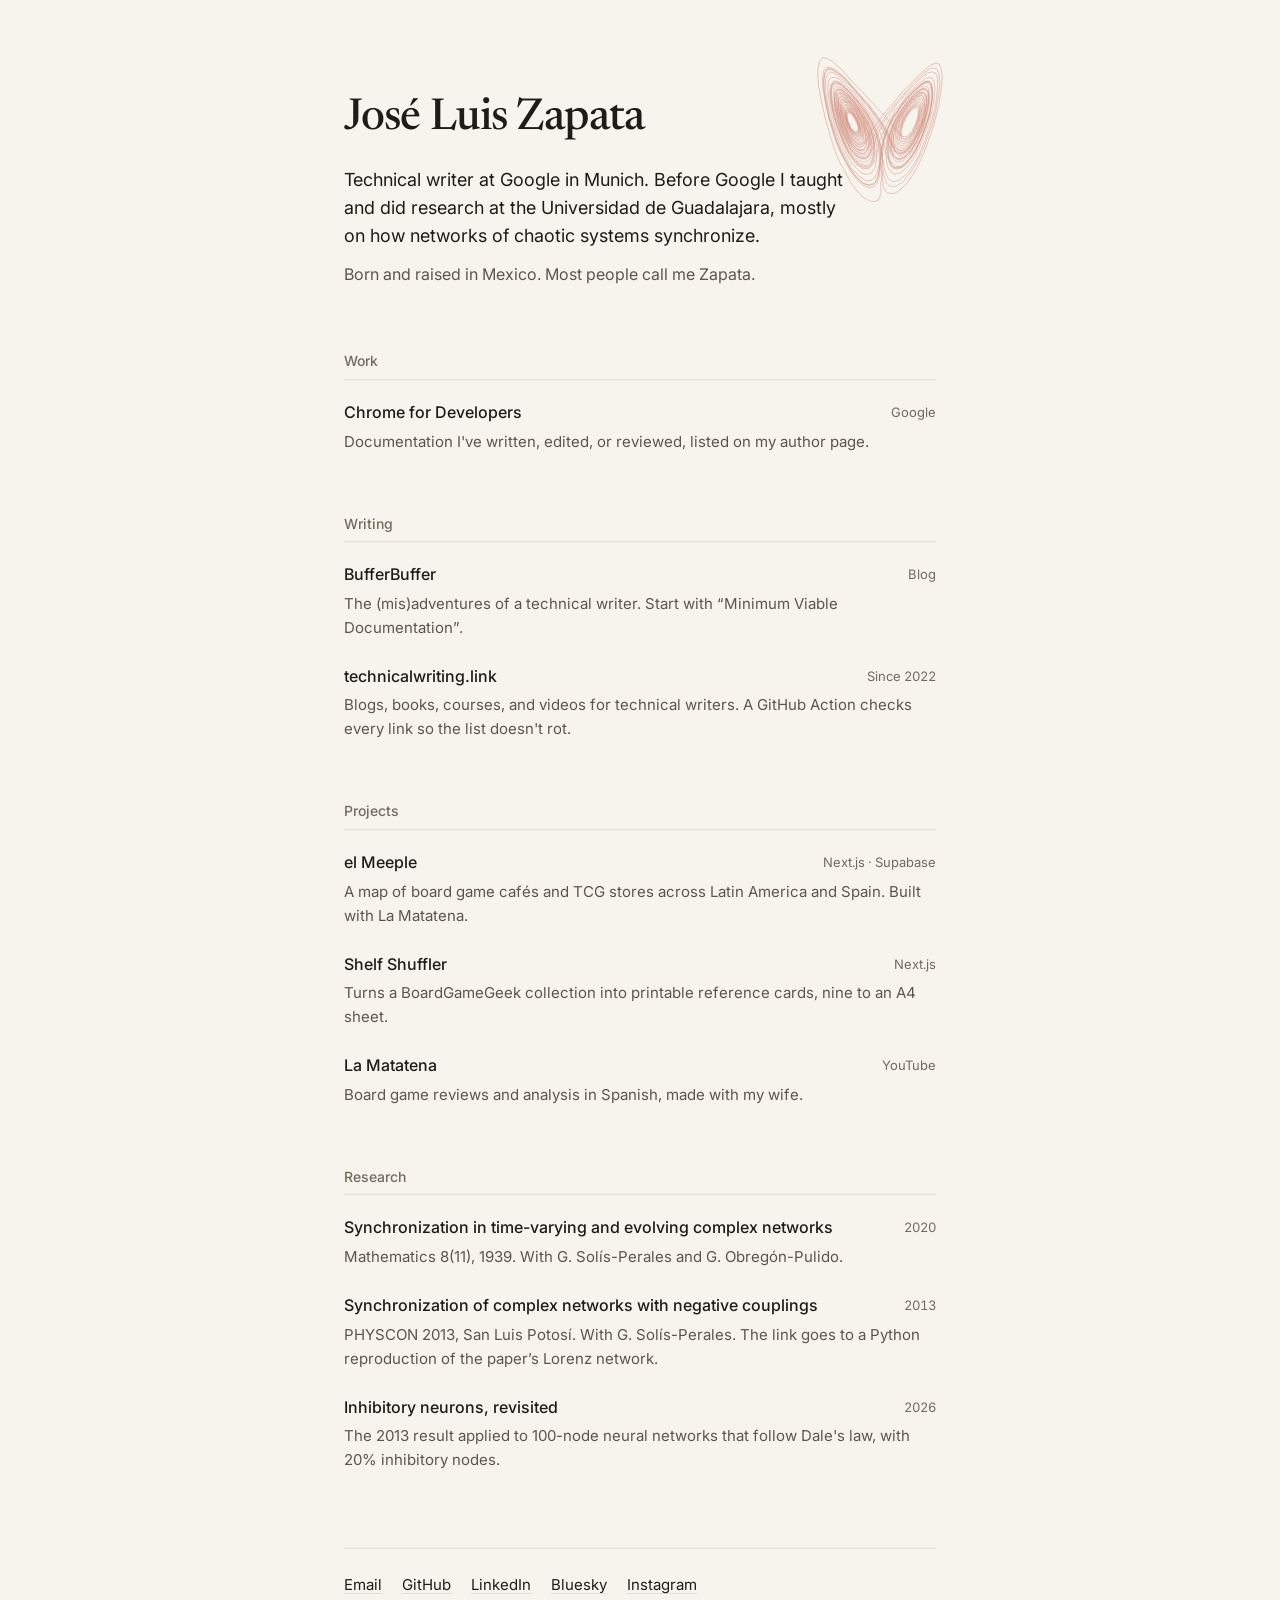
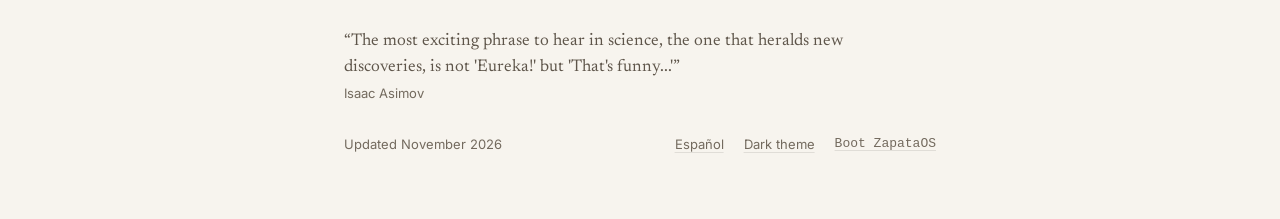
==== index.html @ 65fb2ddc "Redesign: minimal bilingual page, research and projects, ZapataOS on phones - New single-column layo" ====
<!DOCTYPE html>
<html lang="en">

<head>
  <meta charset="UTF-8">
  <meta name="viewport" content="width=device-width, initial-scale=1">
  <meta name="color-scheme" content="light dark">
  <script>
    try { document.querySelector('meta[name="color-scheme"]').content = localStorage.getItem('color-scheme') ?? 'light dark'; } catch (e) {}
  </script>
  <title>José Luis Zapata · Technical writer</title>
  <meta name="description"
    content="José Luis Zapata (zapata131): technical writer at Google in Munich, former researcher in complex networks, and board game person.">
  <link rel="canonical" href="https://zapata131.com/">
  <link rel="alternate" hreflang="en" href="https://zapata131.com/">
  <link rel="alternate" hreflang="es" href="https://zapata131.com/es/">
  <link rel="alternate" hreflang="x-default" href="https://zapata131.com/">

  <meta property="og:type" content="profile">
  <meta property="og:title" content="José Luis Zapata · Technical writer">
  <meta property="og:description"
    content="Technical writer at Google in Munich. Former researcher in complex networks. Board games on the side.">
  <meta property="og:url" content="https://zapata131.com/">
  <meta property="og:image" content="https://zapata131.com/assets/og.png">
  <meta property="og:locale" content="en_US">
  <meta property="og:locale:alternate" content="es_MX">
  <meta name="twitter:card" content="summary_large_image">

  <link rel="icon" href="icons/favicon.ico">
  <link rel="preconnect" href="https://fonts.googleapis.com">
  <link rel="preconnect" href="https://fonts.gstatic.com" crossorigin>
  <link
    href="https://fonts.googleapis.com/css2?family=Inter:wght@400;500;600&family=Newsreader:opsz,wght@6..72,400;6..72,500&display=swap"
    rel="stylesheet">
  <link rel="stylesheet" href="styles.css">
</head>

<body>
  <main class="page">
    <header class="intro">
      <div class="lorenz" aria-hidden="true"></div>
      <h1>José Luis Zapata</h1>
      <p class="lede">
        Technical writer at Google in Munich. Before Google I taught and did research at the Universidad de
        Guadalajara, mostly on how networks of chaotic systems synchronize.
      </p>
      <p>
        Born and raised in Mexico. Most people call me Zapata.
      </p>
    </header>

    <section aria-labelledby="h-work">
      <h2 id="h-work">Work</h2>
      <ul class="list">
        <li>
          <a href="https://developer.chrome.com/authors/zapata">Chrome for Developers</a>
          <span class="meta">Google</span>
          <p>Documentation I've written, edited, or reviewed, listed on my author page.</p>
        </li>
      </ul>
    </section>

    <section aria-labelledby="h-writing">
      <h2 id="h-writing">Writing</h2>
      <ul class="list">
        <li>
          <a href="https://bufferbuffer.com">BufferBuffer</a>
          <span class="meta">Blog</span>
          <p>The (mis)adventures of a technical writer. Start with “Minimum Viable Documentation”.</p>
        </li>
        <li>
          <a href="https://technicalwriting.link">technicalwriting.link</a>
          <span class="meta">Since 2022</span>
          <p>Blogs, books, courses, and videos for technical writers. A GitHub Action checks every link so the list
            doesn't rot.</p>
        </li>
      </ul>
    </section>

    <section aria-labelledby="h-projects">
      <h2 id="h-projects">Projects</h2>
      <ul class="list">
        <li>
          <a href="https://elmeeple.com">el Meeple</a>
          <span class="meta">Next.js · Supabase</span>
          <p>A map of board game cafés and TCG stores across Latin America and Spain. Built with La Matatena.</p>
        </li>
        <li>
          <a href="https://github.com/zapata131/shelf-shuffle">Shelf Shuffler</a>
          <span class="meta">Next.js</span>
          <p>Turns a BoardGameGeek collection into printable reference cards, nine to an A4 sheet.</p>
        </li>
        <li>
          <a href="https://la-matatena.com">La Matatena</a>
          <span class="meta">YouTube</span>
          <p>Board game reviews and analysis in Spanish, made with my wife.</p>
        </li>
      </ul>
    </section>

    <section aria-labelledby="h-research">
      <h2 id="h-research">Research</h2>
      <ul class="list">
        <li>
          <a href="https://doi.org/10.3390/math8111939">Synchronization in time-varying and evolving complex
            networks</a>
          <span class="meta">2020</span>
          <p><cite>Mathematics</cite> 8(11), 1939. With G. Solís-Perales and G. Obregón-Pulido.</p>
        </li>
        <li>
          <a href="https://github.com/zapata131/simulation-chaotic-systems-negative-couplings">Synchronization of
            complex networks with negative couplings</a>
          <span class="meta">2013</span>
          <p>PHYSCON 2013, San Luis Potosí. With G. Solís-Perales. The link goes to a Python reproduction of the
            paper’s Lorenz network.</p>
        </li>
        <li>
          <a href="https://github.com/zapata131/simulation-synchronization-network-inhibitory-neurons">Inhibitory
            neurons, revisited</a>
          <span class="meta">2026</span>
          <p>The 2013 result applied to 100-node neural networks that follow Dale's law, with 20% inhibitory nodes.
          </p>
        </li>
      </ul>
    </section>

    <footer class="footer">
      <nav class="contact" aria-label="Elsewhere">
        <a href="mailto:joseluis@zapata131.com">Email</a>
        <a href="https://github.com/zapata131">GitHub</a>
        <a href="https://www.linkedin.com/in/zapata131/">LinkedIn</a>
        <a href="https://bsky.app/profile/zapata131.bsky.social">Bluesky</a>
        <a href="https://instagram.com/zapata131">Instagram</a>
      </nav>

      <blockquote id="quote" class="quote" hidden></blockquote>

      <div class="colophon">
        <span>Updated November 2026</span>
        <a href="es/" hreflang="es" lang="es">Español</a>
        <button type="button" class="theme-toggle" hidden>
          <span class="to-dark">Dark theme</span><span class="to-light">Light theme</span>
        </button>
        <a href="desktop/" class="os-link">Boot ZapataOS</a>
      </div>
    </footer>
  </main>

  <script src="script.js" defer></script>
</body>

</html>
---- styles.css ----
/* zapata131.com
   Warm paper and ink. One accent: editor's red pen. */

:root {
  color-scheme: light dark;

  &:has(> head > meta[name="color-scheme"][content="dark"]) {
    color-scheme: dark;
  }

  &:has(> head > meta[name="color-scheme"][content="light"]) {
    color-scheme: light;
  }

  --bg-light: #f7f4ee;
  --bg-dark: #191816;
  --text-light: #1f1b16;
  --text-dark: #efe9de;
  --text-2-light: #5e554a;
  --text-2-dark: #aaa398;
  --muted-light: #736a5e;
  --muted-dark: #8a847a;
  --accent-light: #b3361f;
  --accent-dark: #f0896b;

  /* Fallback for browsers without light-dark() */
  --bg: var(--bg-light);
  --text: var(--text-light);
  --text-2: var(--text-2-light);
  --muted: var(--muted-light);
  --accent: var(--accent-light);

  @media (prefers-color-scheme: dark) {
    --bg: var(--bg-dark);
    --text: var(--text-dark);
    --text-2: var(--text-2-dark);
    --muted: var(--muted-dark);
    --accent: var(--accent-dark);
  }

  @supports (color: light-dark(white, black)) {
    --bg: light-dark(var(--bg-light), var(--bg-dark));
    --text: light-dark(var(--text-light), var(--text-dark));
    --text-2: light-dark(var(--text-2-light), var(--text-2-dark));
    --muted: light-dark(var(--muted-light), var(--muted-dark));
    --accent: light-dark(var(--accent-light), var(--accent-dark));
  }

  --hairline: color-mix(in srgb, var(--text) 10%, transparent);
  --ease: cubic-bezier(0.22, 1, 0.36, 1);
  --sans: 'Inter', system-ui, sans-serif;
  --serif: 'Newsreader', Georgia, serif;

  accent-color: var(--accent);
}

*,
*::before,
*::after {
  box-sizing: border-box;
}

body {
  margin: 0;
  background: var(--bg);
  color: var(--text);
  font: 400 1rem/1.6 var(--sans);
  -webkit-font-smoothing: antialiased;
  text-rendering: optimizeLegibility;
}

::selection {
  background: color-mix(in srgb, var(--accent) 25%, transparent);
}

a {
  color: inherit;
  text-decoration-line: underline;
  text-decoration-color: var(--hairline);
  text-decoration-thickness: 1px;
  text-underline-offset: 0.2em;
  transition: text-decoration-color 160ms var(--ease), color 160ms var(--ease);
}

a:hover {
  color: var(--accent);
  text-decoration-color: currentColor;
}

:focus-visible {
  outline: 2px solid var(--accent);
  outline-offset: 2px;
  border-radius: 2px;
}

.page {
  max-width: 40rem;
  margin: 0 auto;
  padding: 96px 24px 64px;
  animation: enter 400ms var(--ease) both;
}

@keyframes enter {
  from {
    opacity: 0;
    transform: translateY(8px);
  }
}

@media (prefers-reduced-motion: reduce) {
  .page {
    animation: none;
  }
}

/* Intro */

.intro {
  position: relative;
  margin-bottom: 64px;
}

.intro p {
  margin: 0 0 12px;
  max-width: 32rem;
  color: var(--text-2);
}

h1 {
  font: 500 2.75rem/1.05 var(--serif);
  letter-spacing: -0.02em;
  margin: 0 0 24px;
}

.intro .lede {
  font-size: 1.125rem;
  line-height: 1.55;
  color: var(--text);
}

/* The one drawing: a Lorenz attractor, the system from the 2013 paper. */
.lorenz {
  position: absolute;
  top: -40px;
  right: -8px;
  width: 128px;
  aspect-ratio: 160 / 184;
  background: var(--accent);
  opacity: 0.55;
  -webkit-mask: url(assets/lorenz.svg) center / contain no-repeat;
  mask: url(assets/lorenz.svg) center / contain no-repeat;
  pointer-events: none;
}

@media (max-width: 640px) {
  .page {
    padding-top: 64px;
  }

  h1 {
    font-size: 2.25rem;
    max-width: 70%;
  }

  .lorenz {
    width: 88px;
    top: -24px;
    right: 0;
  }
}

/* Sections */

section {
  margin-bottom: 48px;
}

h2 {
  font: 500 0.875rem/1.4 var(--sans);
  color: var(--muted);
  margin: 0 0 8px;
  padding-bottom: 8px;
  border-bottom: 1px solid var(--hairline);
}

.list {
  list-style: none;
  margin: 0;
  padding: 0;
}

.list li {
  display: grid;
  grid-template-columns: 1fr auto;
  column-gap: 16px;
  padding: 12px 0;
}

.list li > a {
  font-weight: 500;
  text-decoration-color: transparent;
}

.list li > a:hover {
  text-decoration-color: currentColor;
}

.list .meta {
  font-size: 0.8125rem;
  color: var(--muted);
  font-variant-numeric: tabular-nums;
  white-space: nowrap;
  padding-top: 2px;
}

.list p {
  grid-column: 1 / -1;
  margin: 4px 0 0;
  font-size: 0.9375rem;
  color: var(--text-2);
}

cite {
  font-style: normal;
}

/* Footer */

.footer {
  margin-top: 64px;
  padding-top: 24px;
  border-top: 1px solid var(--hairline);
  font-size: 0.9375rem;
}

.contact {
  display: flex;
  flex-wrap: wrap;
  gap: 8px 20px;
}

.quote {
  margin: 32px 0 0;
  max-width: 32rem;
  font: 400 1.0625rem/1.5 var(--serif);
  color: var(--text-2);
}

.quote footer {
  margin-top: 4px;
  font: 400 0.8125rem/1.4 var(--sans);
  color: var(--muted);
}

.colophon {
  display: flex;
  flex-wrap: wrap;
  align-items: center;
  gap: 8px 20px;
  margin-top: 32px;
  font-size: 0.8125rem;
  color: var(--muted);
}

.colophon span {
  margin-right: auto;
}

.colophon a {
  color: var(--muted);
}

.colophon a:hover {
  color: var(--accent);
}

.theme-toggle {
  font: inherit;
  color: var(--muted);
  background: none;
  border: 0;
  padding: 0;
  cursor: pointer;
  text-decoration: underline 1px var(--hairline);
  text-underline-offset: 0.2em;
}

.theme-toggle:hover {
  color: var(--accent);
}

/* Show the action that flips the rendered scheme. */
.to-light {
  display: none;
}

@media (prefers-color-scheme: dark) {
  .to-dark {
    display: none;
  }

  .to-light {
    display: inline;
  }
}

:root:has(> head > meta[name="color-scheme"][content="dark"]) {
  .to-dark {
    display: none;
  }

  .to-light {
    display: inline;
  }
}

:root:has(> head > meta[name="color-scheme"][content="light"]) {
  .to-dark {
    display: inline;
  }

  .to-light {
    display: none;
  }
}

.os-link {
  font-family: ui-monospace, 'SF Mono', Menlo, monospace;
}
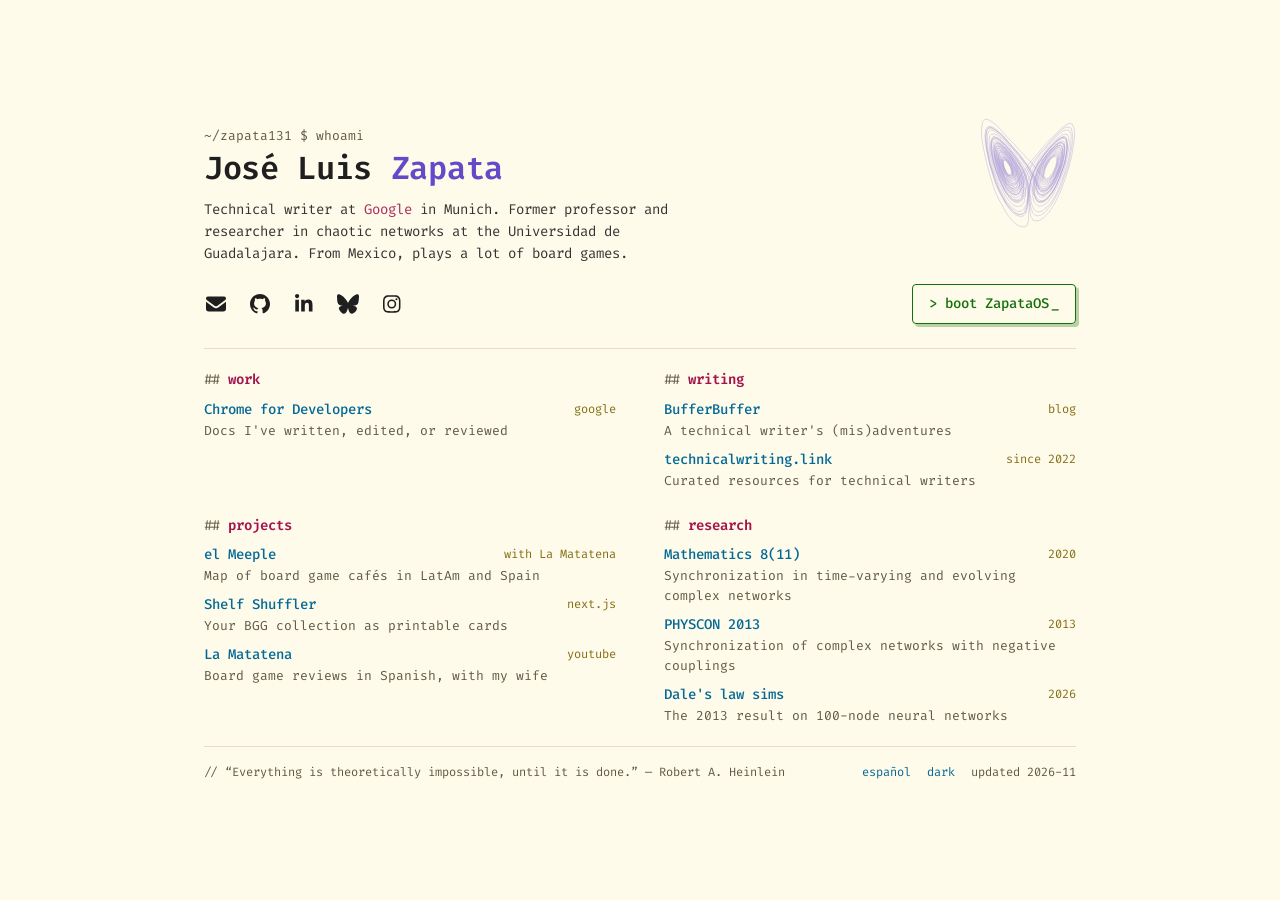
==== commit e341a1a5: "Condense layout, Dracula palette, monospace, contact icons, boot button for ZapataOS" ====
--- a/index.html
+++ b/index.html
@@ -8,18 +8,16 @@
   <script>
     try { document.querySelector('meta[name="color-scheme"]').content = localStorage.getItem('color-scheme') ?? 'light dark'; } catch (e) {}
   </script>
-  <title>José Luis Zapata · Technical writer</title>
-  <meta name="description"
-    content="José Luis Zapata (zapata131): technical writer at Google in Munich, former researcher in complex networks, and board game person.">
+  <title>José Luis Zapata · zapata131</title>
+  <meta name="description" content="José Luis Zapata (zapata131): technical writer at Google in Munich, former researcher in complex networks, board game person.">
   <link rel="canonical" href="https://zapata131.com/">
   <link rel="alternate" hreflang="en" href="https://zapata131.com/">
   <link rel="alternate" hreflang="es" href="https://zapata131.com/es/">
   <link rel="alternate" hreflang="x-default" href="https://zapata131.com/">
 
   <meta property="og:type" content="profile">
-  <meta property="og:title" content="José Luis Zapata · Technical writer">
-  <meta property="og:description"
-    content="Technical writer at Google in Munich. Former researcher in complex networks. Board games on the side.">
+  <meta property="og:title" content="José Luis Zapata · zapata131">
+  <meta property="og:description" content="Technical writer at Google in Munich. Former researcher in complex networks. Board games on the side.">
   <meta property="og:url" content="https://zapata131.com/">
   <meta property="og:image" content="https://zapata131.com/assets/og.png">
   <meta property="og:locale" content="en_US">
@@ -29,9 +27,7 @@
   <link rel="icon" href="icons/favicon.ico">
   <link rel="preconnect" href="https://fonts.googleapis.com">
   <link rel="preconnect" href="https://fonts.gstatic.com" crossorigin>
-  <link
-    href="https://fonts.googleapis.com/css2?family=Inter:wght@400;500;600&family=Newsreader:opsz,wght@6..72,400;6..72,500&display=swap"
-    rel="stylesheet">
+  <link href="https://fonts.googleapis.com/css2?family=Fira+Code:wght@400;500;600&display=swap" rel="stylesheet">
   <link rel="stylesheet" href="styles.css">
 </head>
 
@@ -39,109 +35,97 @@
   <main class="page">
     <header class="intro">
       <div class="lorenz" aria-hidden="true"></div>
-      <h1>José Luis Zapata</h1>
-      <p class="lede">
-        Technical writer at Google in Munich. Before Google I taught and did research at the Universidad de
-        Guadalajara, mostly on how networks of chaotic systems synchronize.
-      </p>
-      <p>
-        Born and raised in Mexico. Most people call me Zapata.
-      </p>
+      <p class="prompt" aria-hidden="true">~/zapata131 $ whoami</p>
+      <h1>José Luis <span class="hl">Zapata</span></h1>
+      <p class="bio">Technical writer at <span class="hl-c">Google</span> in Munich. Former professor and researcher in chaotic networks at the Universidad de Guadalajara. From Mexico, plays a lot of board games.</p>
+      <div class="actions">
+        <nav class="social" aria-label="Elsewhere">
+        <a href="mailto:joseluis@zapata131.com" aria-label="Email" data-tip="Email"><svg viewBox="0 0 512 512" aria-hidden="true"><path fill="currentColor" d="M48 64c-26.5 0-48 21.5-48 48 0 15.1 7.1 29.3 19.2 38.4l208 156c17.1 12.8 40.5 12.8 57.6 0l208-156c12.1-9.1 19.2-23.3 19.2-38.4 0-26.5-21.5-48-48-48L48 64zM0 196L0 384c0 35.3 28.7 64 64 64l384 0c35.3 0 64-28.7 64-64l0-188-198.4 148.8c-34.1 25.6-81.1 25.6-115.2 0L0 196z"/></svg></a>
+        <a href="https://github.com/zapata131" aria-label="GitHub" data-tip="GitHub"><svg viewBox="0 0 512 512" aria-hidden="true"><path fill="currentColor" d="M216.5 362.5c-66-8-112.5-55.5-112.5-117 0-25 9-52 24-70-6.5-16.5-5.5-51.5 2-66 20-2.5 47 8 63 22.5 19-6 39-9 63.5-9s44.5 3 62.5 8.5c15.5-14 43-24.5 63-22 7 13.5 8 48.5 1.5 65.5 16 19 24.5 44.5 24.5 70.5 0 61.5-46.5 108-113.5 116.5 17 11 28.5 35 28.5 62.5l0 52C323 491.5 335.5 500 350.5 494 441 459.5 512 369 512 257 512 115.5 397 0 255.5 0S0 115.5 0 257c0 111 70.5 203 165.5 237.5 13.5 5 26.5-4 26.5-17.5l0-40c-7 3-16 5-24 5-33 0-52.5-18-66.5-51.5-5.5-13.5-11.5-21.5-23-23-6-.5-8-3-8-6 0-6 10-10.5 20-10.5 14.5 0 27 9 40 27.5 10 14.5 20.5 21 33 21s20.5-4.5 32-16c8.5-8.5 15-16 21-21z"/></svg></a>
+        <a href="https://www.linkedin.com/in/zapata131/" aria-label="LinkedIn" data-tip="LinkedIn"><svg viewBox="0 0 448 512" aria-hidden="true"><path fill="currentColor" d="M100.3 448l-92.9 0 0-299.1 92.9 0 0 299.1zM53.8 108.1C24.1 108.1 0 83.5 0 53.8 0 39.5 5.7 25.9 15.8 15.8s23.8-15.8 38-15.8 27.9 5.7 38 15.8 15.8 23.8 15.8 38c0 29.7-24.1 54.3-53.8 54.3zM447.9 448l-92.7 0 0-145.6c0-34.7-.7-79.2-48.3-79.2-48.3 0-55.7 37.7-55.7 76.7l0 148.1-92.8 0 0-299.1 89.1 0 0 40.8 1.3 0c12.4-23.5 42.7-48.3 87.9-48.3 94 0 111.3 61.9 111.3 142.3l0 164.3-.1 0z"/></svg></a>
+        <a href="https://bsky.app/profile/zapata131.bsky.social" aria-label="Bluesky" data-tip="Bluesky"><svg viewBox="0 0 576 512" aria-hidden="true"><path fill="currentColor" d="M407.8 294.7c-3.3-.4-6.7-.8-10-1.3 3.4 .4 6.7 .9 10 1.3zM288 227.1C261.9 176.4 190.9 81.9 124.9 35.3 61.6-9.4 37.5-1.7 21.6 5.5 3.3 13.8 0 41.9 0 58.4S9.1 194 15 213.9c19.5 65.7 89.1 87.9 153.2 80.7 3.3-.5 6.6-.9 10-1.4-3.3 .5-6.6 1-10 1.4-93.9 14-177.3 48.2-67.9 169.9 120.3 124.6 164.8-26.7 187.7-103.4 22.9 76.7 49.2 222.5 185.6 103.4 102.4-103.4 28.1-156-65.8-169.9-3.3-.4-6.7-.8-10-1.3 3.4 .4 6.7 .9 10 1.3 64.1 7.1 133.6-15.1 153.2-80.7 5.9-19.9 15-138.9 15-155.5s-3.3-44.7-21.6-52.9c-15.8-7.1-40-14.9-103.2 29.8-66.1 46.6-137.1 141.1-163.2 191.8z"/></svg></a>
+        <a href="https://instagram.com/zapata131" aria-label="Instagram" data-tip="Instagram"><svg viewBox="0 0 448 512" aria-hidden="true"><path fill="currentColor" d="M224.3 141a115 115 0 1 0 -.6 230 115 115 0 1 0 .6-230zm-.6 40.4a74.6 74.6 0 1 1 .6 149.2 74.6 74.6 0 1 1 -.6-149.2zm93.4-45.1a26.8 26.8 0 1 1 53.6 0 26.8 26.8 0 1 1 -53.6 0zm129.7 27.2c-1.7-35.9-9.9-67.7-36.2-93.9-26.2-26.2-58-34.4-93.9-36.2-37-2.1-147.9-2.1-184.9 0-35.8 1.7-67.6 9.9-93.9 36.1s-34.4 58-36.2 93.9c-2.1 37-2.1 147.9 0 184.9 1.7 35.9 9.9 67.7 36.2 93.9s58 34.4 93.9 36.2c37 2.1 147.9 2.1 184.9 0 35.9-1.7 67.7-9.9 93.9-36.2 26.2-26.2 34.4-58 36.2-93.9 2.1-37 2.1-147.8 0-184.8zM399 388c-7.8 19.6-22.9 34.7-42.6 42.6-29.5 11.7-99.5 9-132.1 9s-102.7 2.6-132.1-9c-19.6-7.8-34.7-22.9-42.6-42.6-11.7-29.5-9-99.5-9-132.1s-2.6-102.7 9-132.1c7.8-19.6 22.9-34.7 42.6-42.6 29.5-11.7 99.5-9 132.1-9s102.7-2.6 132.1 9c19.6 7.8 34.7 22.9 42.6 42.6 11.7 29.5 9 99.5 9 132.1s2.7 102.7-9 132.1z"/></svg></a>
+        </nav>
+        <a class="boot" href="desktop/" title="a desktop from 1991, sort of"><span class="caret" aria-hidden="true">&gt;</span>boot ZapataOS<span class="cursor" aria-hidden="true">_</span></a>
+      </div>
     </header>
 
-    <section aria-labelledby="h-work">
-      <h2 id="h-work">Work</h2>
-      <ul class="list">
-        <li>
-          <a href="https://developer.chrome.com/authors/zapata">Chrome for Developers</a>
-          <span class="meta">Google</span>
-          <p>Documentation I've written, edited, or reviewed, listed on my author page.</p>
-        </li>
-      </ul>
-    </section>
-
-    <section aria-labelledby="h-writing">
-      <h2 id="h-writing">Writing</h2>
-      <ul class="list">
-        <li>
-          <a href="https://bufferbuffer.com">BufferBuffer</a>
-          <span class="meta">Blog</span>
-          <p>The (mis)adventures of a technical writer. Start with “Minimum Viable Documentation”.</p>
-        </li>
-        <li>
-          <a href="https://technicalwriting.link">technicalwriting.link</a>
-          <span class="meta">Since 2022</span>
-          <p>Blogs, books, courses, and videos for technical writers. A GitHub Action checks every link so the list
-            doesn't rot.</p>
-        </li>
-      </ul>
-    </section>
-
-    <section aria-labelledby="h-projects">
-      <h2 id="h-projects">Projects</h2>
-      <ul class="list">
-        <li>
-          <a href="https://elmeeple.com">el Meeple</a>
-          <span class="meta">Next.js · Supabase</span>
-          <p>A map of board game cafés and TCG stores across Latin America and Spain. Built with La Matatena.</p>
-        </li>
-        <li>
-          <a href="https://github.com/zapata131/shelf-shuffle">Shelf Shuffler</a>
-          <span class="meta">Next.js</span>
-          <p>Turns a BoardGameGeek collection into printable reference cards, nine to an A4 sheet.</p>
-        </li>
-        <li>
-          <a href="https://la-matatena.com">La Matatena</a>
-          <span class="meta">YouTube</span>
-          <p>Board game reviews and analysis in Spanish, made with my wife.</p>
-        </li>
-      </ul>
-    </section>
-
-    <section aria-labelledby="h-research">
-      <h2 id="h-research">Research</h2>
-      <ul class="list">
-        <li>
-          <a href="https://doi.org/10.3390/math8111939">Synchronization in time-varying and evolving complex
-            networks</a>
-          <span class="meta">2020</span>
-          <p><cite>Mathematics</cite> 8(11), 1939. With G. Solís-Perales and G. Obregón-Pulido.</p>
-        </li>
-        <li>
-          <a href="https://github.com/zapata131/simulation-chaotic-systems-negative-couplings">Synchronization of
-            complex networks with negative couplings</a>
-          <span class="meta">2013</span>
-          <p>PHYSCON 2013, San Luis Potosí. With G. Solís-Perales. The link goes to a Python reproduction of the
-            paper’s Lorenz network.</p>
-        </li>
-        <li>
-          <a href="https://github.com/zapata131/simulation-synchronization-network-inhibitory-neurons">Inhibitory
-            neurons, revisited</a>
-          <span class="meta">2026</span>
-          <p>The 2013 result applied to 100-node neural networks that follow Dale's law, with 20% inhibitory nodes.
-          </p>
-        </li>
-      </ul>
-    </section>
+    <div class="grid">
+      <section aria-labelledby="h0">
+        <h2 id="h0"><span aria-hidden="true">## </span>work</h2>
+        <ul class="list">
+          <li>
+            <a href="https://developer.chrome.com/authors/zapata">Chrome for Developers</a>
+            <span class="meta">google</span>
+            <p>Docs I've written, edited, or reviewed</p>
+          </li>
+        </ul>
+      </section>
+      <section aria-labelledby="h1">
+        <h2 id="h1"><span aria-hidden="true">## </span>writing</h2>
+        <ul class="list">
+          <li>
+            <a href="https://bufferbuffer.com">BufferBuffer</a>
+            <span class="meta">blog</span>
+            <p>A technical writer's (mis)adventures</p>
+          </li>
+          <li>
+            <a href="https://technicalwriting.link">technicalwriting.link</a>
+            <span class="meta">since 2022</span>
+            <p>Curated resources for technical writers</p>
+          </li>
+        </ul>
+      </section>
+      <section aria-labelledby="h2">
+        <h2 id="h2"><span aria-hidden="true">## </span>projects</h2>
+        <ul class="list">
+          <li>
+            <a href="https://elmeeple.com">el Meeple</a>
+            <span class="meta">with La Matatena</span>
+            <p>Map of board game cafés in LatAm and Spain</p>
+          </li>
+          <li>
+            <a href="https://github.com/zapata131/shelf-shuffle">Shelf Shuffler</a>
+            <span class="meta">next.js</span>
+            <p>Your BGG collection as printable cards</p>
+          </li>
+          <li>
+            <a href="https://la-matatena.com">La Matatena</a>
+            <span class="meta">youtube</span>
+            <p>Board game reviews in Spanish, with my wife</p>
+          </li>
+        </ul>
+      </section>
+      <section aria-labelledby="h3">
+        <h2 id="h3"><span aria-hidden="true">## </span>research</h2>
+        <ul class="list">
+          <li>
+            <a href="https://doi.org/10.3390/math8111939">Mathematics 8(11)</a>
+            <span class="meta">2020</span>
+            <p>Synchronization in time-varying and evolving complex networks</p>
+          </li>
+          <li>
+            <a href="https://github.com/zapata131/simulation-chaotic-systems-negative-couplings">PHYSCON 2013</a>
+            <span class="meta">2013</span>
+            <p>Synchronization of complex networks with negative couplings</p>
+          </li>
+          <li>
+            <a href="https://github.com/zapata131/simulation-synchronization-network-inhibitory-neurons">Dale's law sims</a>
+            <span class="meta">2026</span>
+            <p>The 2013 result on 100-node neural networks</p>
+          </li>
+        </ul>
+      </section>
+    </div>
 
     <footer class="footer">
-      <nav class="contact" aria-label="Elsewhere">
-        <a href="mailto:joseluis@zapata131.com">Email</a>
-        <a href="https://github.com/zapata131">GitHub</a>
-        <a href="https://www.linkedin.com/in/zapata131/">LinkedIn</a>
-        <a href="https://bsky.app/profile/zapata131.bsky.social">Bluesky</a>
-        <a href="https://instagram.com/zapata131">Instagram</a>
-      </nav>
-
-      <blockquote id="quote" class="quote" hidden></blockquote>
-
+      <p id="quote" class="quote" lang="en" hidden></p>
       <div class="colophon">
-        <span>Updated November 2026</span>
-        <a href="es/" hreflang="es" lang="es">Español</a>
+        <a href="es/" hreflang="es" lang="es">español</a>
         <button type="button" class="theme-toggle" hidden>
-          <span class="to-dark">Dark theme</span><span class="to-light">Light theme</span>
+          <span class="to-dark">dark</span><span class="to-light">light</span>
         </button>
-        <a href="desktop/" class="os-link">Boot ZapataOS</a>
+        <span>updated 2026-11</span>
       </div>
     </footer>
   </main>
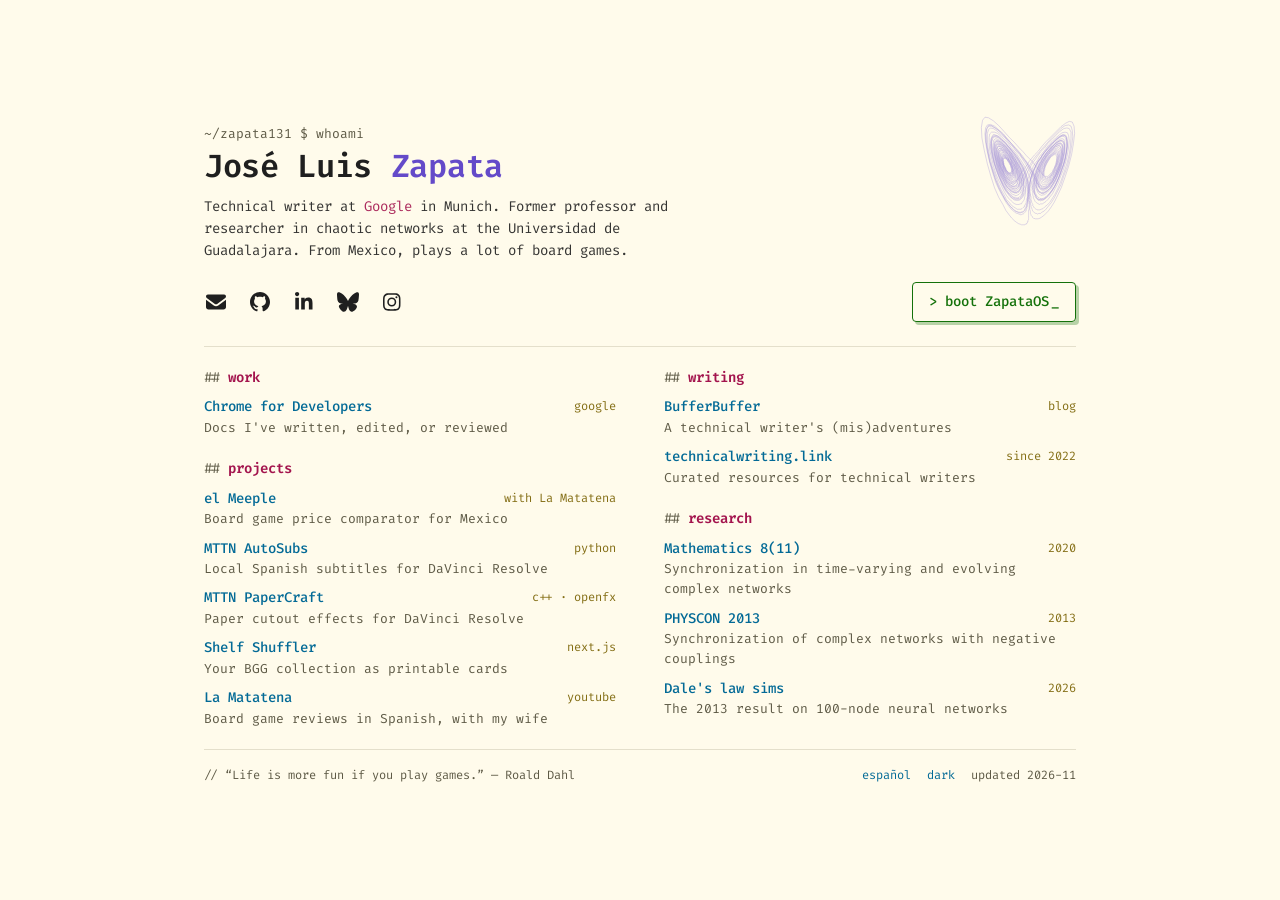
==== commit a638976c: "Projects: el Meeple is a price comparator; add MTTN AutoSubs and PaperCraft Studio" ====
--- a/index.html
+++ b/index.html
@@ -51,6 +51,7 @@
     </header>
 
     <div class="grid">
+      <div class="col">
       <section aria-labelledby="h0">
         <h2 id="h0"><span aria-hidden="true">## </span>work</h2>
         <ul class="list">
@@ -61,6 +62,38 @@
           </li>
         </ul>
       </section>
+      <section aria-labelledby="h2">
+        <h2 id="h2"><span aria-hidden="true">## </span>projects</h2>
+        <ul class="list">
+          <li>
+            <a href="https://elmeeple.com">el Meeple</a>
+            <span class="meta">with La Matatena</span>
+            <p>Board game price comparator for Mexico</p>
+          </li>
+          <li>
+            <a href="https://la-matatena.github.io/mttn-autosubs-tool/">MTTN AutoSubs</a>
+            <span class="meta">python</span>
+            <p>Local Spanish subtitles for DaVinci Resolve</p>
+          </li>
+          <li>
+            <a href="https://la-matatena.github.io/mttn-papercraft-studio/">MTTN PaperCraft</a>
+            <span class="meta">c++ · openfx</span>
+            <p>Paper cutout effects for DaVinci Resolve</p>
+          </li>
+          <li>
+            <a href="https://github.com/zapata131/shelf-shuffle">Shelf Shuffler</a>
+            <span class="meta">next.js</span>
+            <p>Your BGG collection as printable cards</p>
+          </li>
+          <li>
+            <a href="https://la-matatena.com">La Matatena</a>
+            <span class="meta">youtube</span>
+            <p>Board game reviews in Spanish, with my wife</p>
+          </li>
+        </ul>
+      </section>
+      </div>
+      <div class="col">
       <section aria-labelledby="h1">
         <h2 id="h1"><span aria-hidden="true">## </span>writing</h2>
         <ul class="list">
@@ -73,26 +106,6 @@
             <a href="https://technicalwriting.link">technicalwriting.link</a>
             <span class="meta">since 2022</span>
             <p>Curated resources for technical writers</p>
-          </li>
-        </ul>
-      </section>
-      <section aria-labelledby="h2">
-        <h2 id="h2"><span aria-hidden="true">## </span>projects</h2>
-        <ul class="list">
-          <li>
-            <a href="https://elmeeple.com">el Meeple</a>
-            <span class="meta">with La Matatena</span>
-            <p>Map of board game cafés in LatAm and Spain</p>
-          </li>
-          <li>
-            <a href="https://github.com/zapata131/shelf-shuffle">Shelf Shuffler</a>
-            <span class="meta">next.js</span>
-            <p>Your BGG collection as printable cards</p>
-          </li>
-          <li>
-            <a href="https://la-matatena.com">La Matatena</a>
-            <span class="meta">youtube</span>
-            <p>Board game reviews in Spanish, with my wife</p>
           </li>
         </ul>
       </section>
@@ -116,6 +129,7 @@
           </li>
         </ul>
       </section>
+      </div>
     </div>
 
     <footer class="footer">
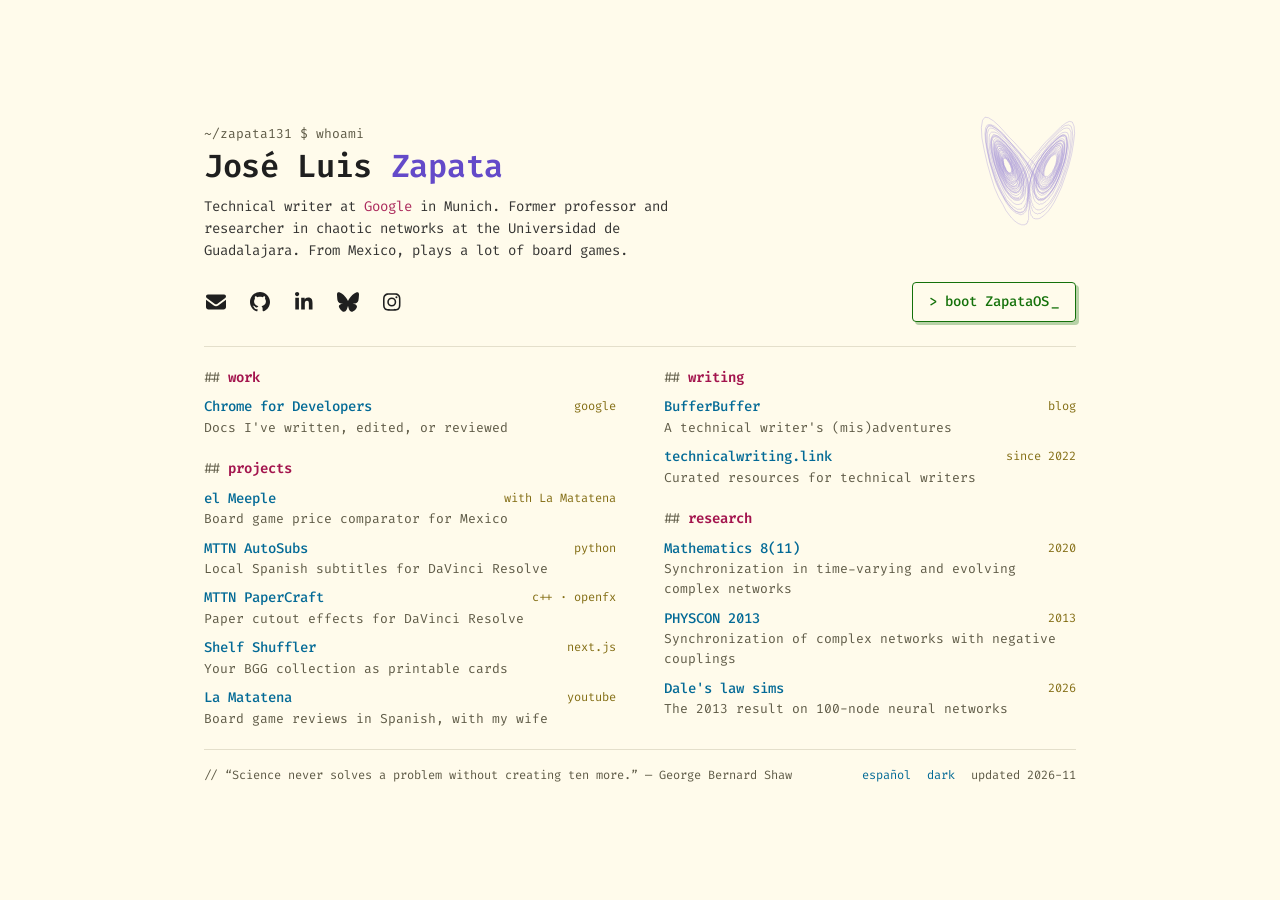
==== commit c9ef0760: "Link to index.html files so navigation works when opened from disk" ====
--- a/index.html
+++ b/index.html
@@ -46,7 +46,7 @@
         <a href="https://bsky.app/profile/zapata131.bsky.social" aria-label="Bluesky" data-tip="Bluesky"><svg viewBox="0 0 576 512" aria-hidden="true"><path fill="currentColor" d="M407.8 294.7c-3.3-.4-6.7-.8-10-1.3 3.4 .4 6.7 .9 10 1.3zM288 227.1C261.9 176.4 190.9 81.9 124.9 35.3 61.6-9.4 37.5-1.7 21.6 5.5 3.3 13.8 0 41.9 0 58.4S9.1 194 15 213.9c19.5 65.7 89.1 87.9 153.2 80.7 3.3-.5 6.6-.9 10-1.4-3.3 .5-6.6 1-10 1.4-93.9 14-177.3 48.2-67.9 169.9 120.3 124.6 164.8-26.7 187.7-103.4 22.9 76.7 49.2 222.5 185.6 103.4 102.4-103.4 28.1-156-65.8-169.9-3.3-.4-6.7-.8-10-1.3 3.4 .4 6.7 .9 10 1.3 64.1 7.1 133.6-15.1 153.2-80.7 5.9-19.9 15-138.9 15-155.5s-3.3-44.7-21.6-52.9c-15.8-7.1-40-14.9-103.2 29.8-66.1 46.6-137.1 141.1-163.2 191.8z"/></svg></a>
         <a href="https://instagram.com/zapata131" aria-label="Instagram" data-tip="Instagram"><svg viewBox="0 0 448 512" aria-hidden="true"><path fill="currentColor" d="M224.3 141a115 115 0 1 0 -.6 230 115 115 0 1 0 .6-230zm-.6 40.4a74.6 74.6 0 1 1 .6 149.2 74.6 74.6 0 1 1 -.6-149.2zm93.4-45.1a26.8 26.8 0 1 1 53.6 0 26.8 26.8 0 1 1 -53.6 0zm129.7 27.2c-1.7-35.9-9.9-67.7-36.2-93.9-26.2-26.2-58-34.4-93.9-36.2-37-2.1-147.9-2.1-184.9 0-35.8 1.7-67.6 9.9-93.9 36.1s-34.4 58-36.2 93.9c-2.1 37-2.1 147.9 0 184.9 1.7 35.9 9.9 67.7 36.2 93.9s58 34.4 93.9 36.2c37 2.1 147.9 2.1 184.9 0 35.9-1.7 67.7-9.9 93.9-36.2 26.2-26.2 34.4-58 36.2-93.9 2.1-37 2.1-147.8 0-184.8zM399 388c-7.8 19.6-22.9 34.7-42.6 42.6-29.5 11.7-99.5 9-132.1 9s-102.7 2.6-132.1-9c-19.6-7.8-34.7-22.9-42.6-42.6-11.7-29.5-9-99.5-9-132.1s-2.6-102.7 9-132.1c7.8-19.6 22.9-34.7 42.6-42.6 29.5-11.7 99.5-9 132.1-9s102.7-2.6 132.1 9c19.6 7.8 34.7 22.9 42.6 42.6 11.7 29.5 9 99.5 9 132.1s2.7 102.7-9 132.1z"/></svg></a>
         </nav>
-        <a class="boot" href="desktop/" title="a desktop from 1991, sort of"><span class="caret" aria-hidden="true">&gt;</span>boot ZapataOS<span class="cursor" aria-hidden="true">_</span></a>
+        <a class="boot" href="desktop/index.html" title="a desktop from 1991, sort of"><span class="caret" aria-hidden="true">&gt;</span>boot ZapataOS<span class="cursor" aria-hidden="true">_</span></a>
       </div>
     </header>
 
@@ -135,7 +135,7 @@
     <footer class="footer">
       <p id="quote" class="quote" lang="en" hidden></p>
       <div class="colophon">
-        <a href="es/" hreflang="es" lang="es">español</a>
+        <a href="es/index.html" hreflang="es" lang="es">español</a>
         <button type="button" class="theme-toggle" hidden>
           <span class="to-dark">dark</span><span class="to-light">light</span>
         </button>
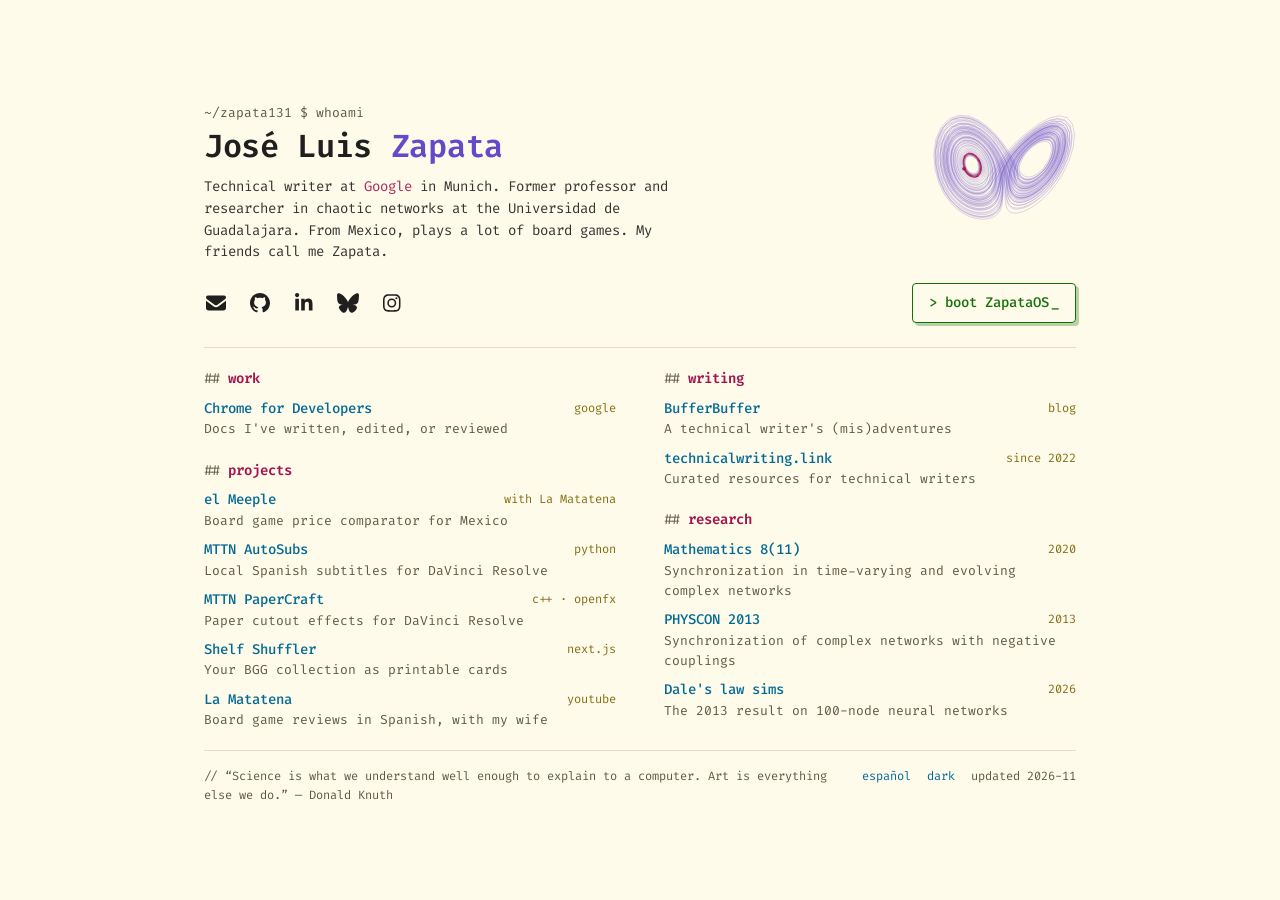
==== commit 84758b94: "Bio: my friends call me Zapata" ====
--- a/index.html
+++ b/index.html
@@ -37,7 +37,7 @@
       <div class="lorenz" aria-hidden="true"></div>
       <p class="prompt" aria-hidden="true">~/zapata131 $ whoami</p>
       <h1>José Luis <span class="hl">Zapata</span></h1>
-      <p class="bio">Technical writer at <span class="hl-c">Google</span> in Munich. Former professor and researcher in chaotic networks at the Universidad de Guadalajara. From Mexico, plays a lot of board games.</p>
+      <p class="bio">Technical writer at <span class="hl-c">Google</span> in Munich. Former professor and researcher in chaotic networks at the Universidad de Guadalajara. From Mexico, plays a lot of board games. My friends call me Zapata.</p>
       <div class="actions">
         <nav class="social" aria-label="Elsewhere">
         <a href="mailto:joseluis@zapata131.com" aria-label="Email" data-tip="Email"><svg viewBox="0 0 512 512" aria-hidden="true"><path fill="currentColor" d="M48 64c-26.5 0-48 21.5-48 48 0 15.1 7.1 29.3 19.2 38.4l208 156c17.1 12.8 40.5 12.8 57.6 0l208-156c12.1-9.1 19.2-23.3 19.2-38.4 0-26.5-21.5-48-48-48L48 64zM0 196L0 384c0 35.3 28.7 64 64 64l384 0c35.3 0 64-28.7 64-64l0-188-198.4 148.8c-34.1 25.6-81.1 25.6-115.2 0L0 196z"/></svg></a>
